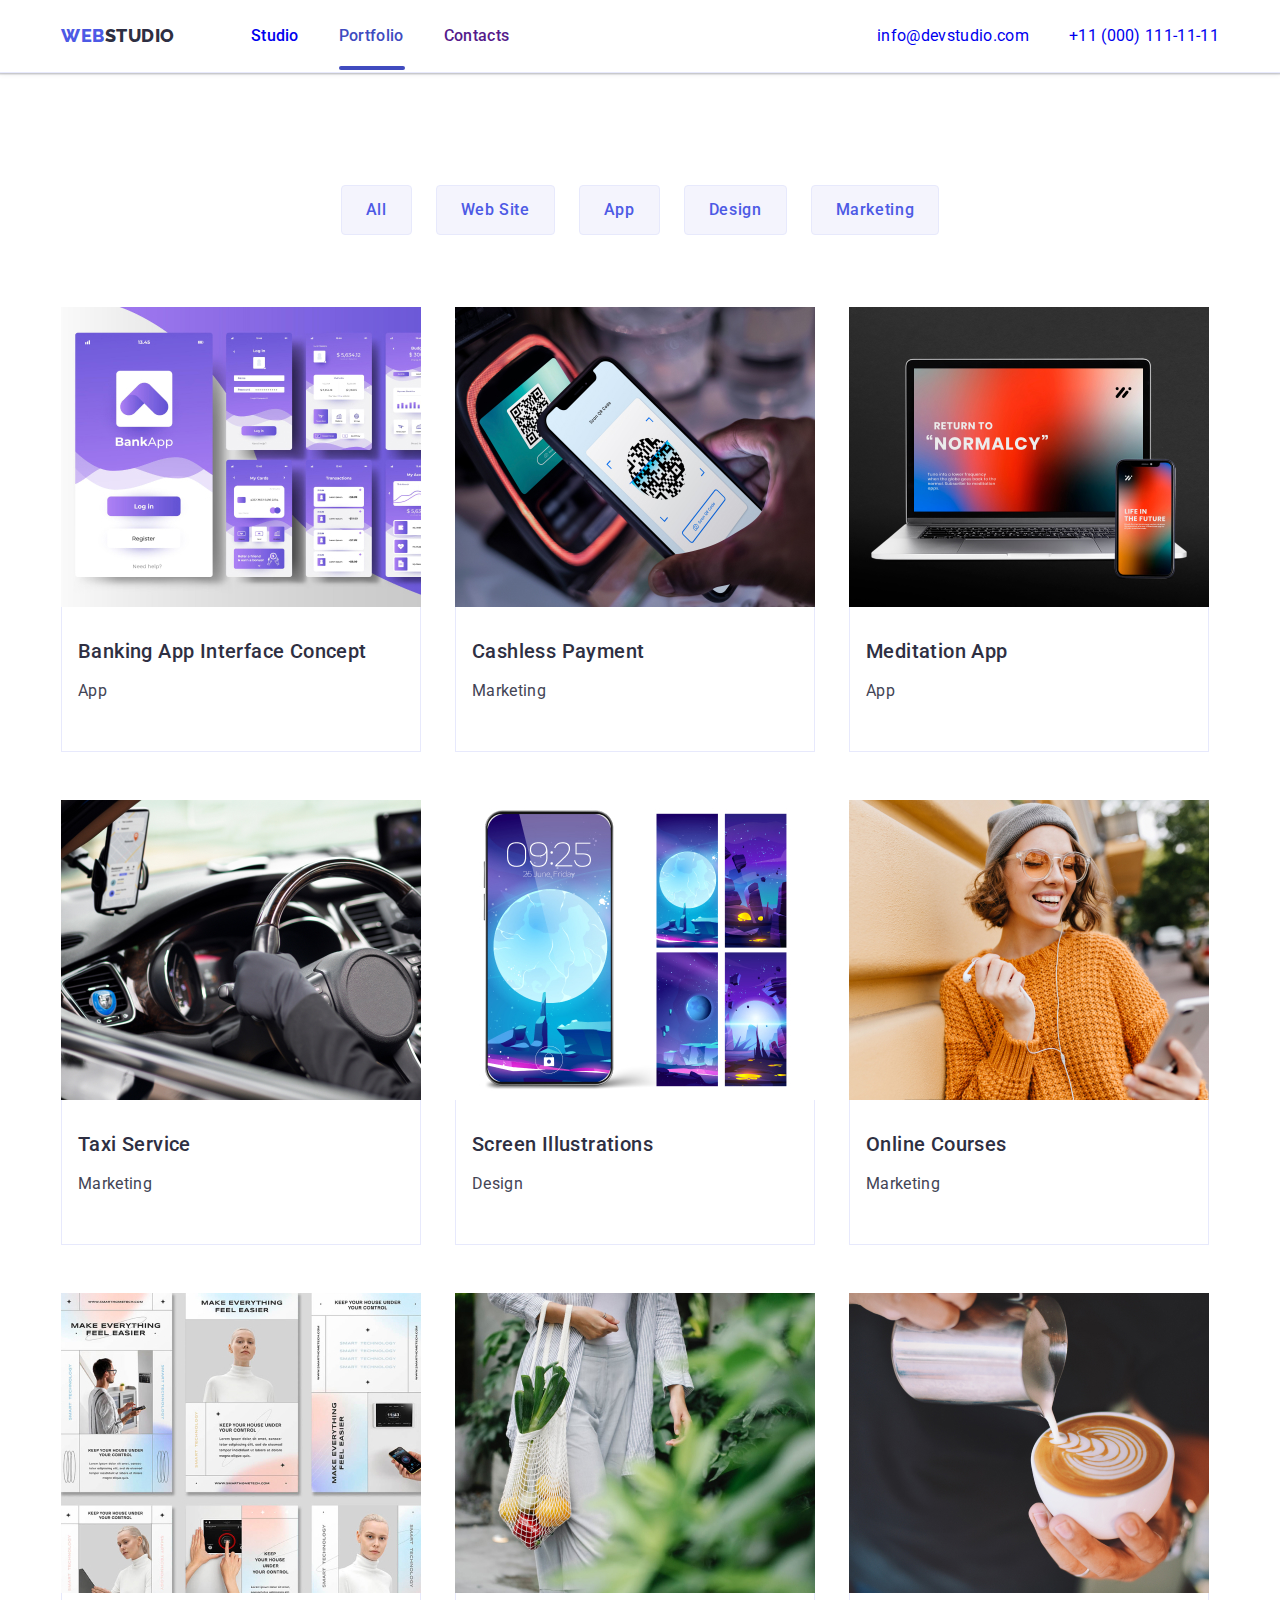
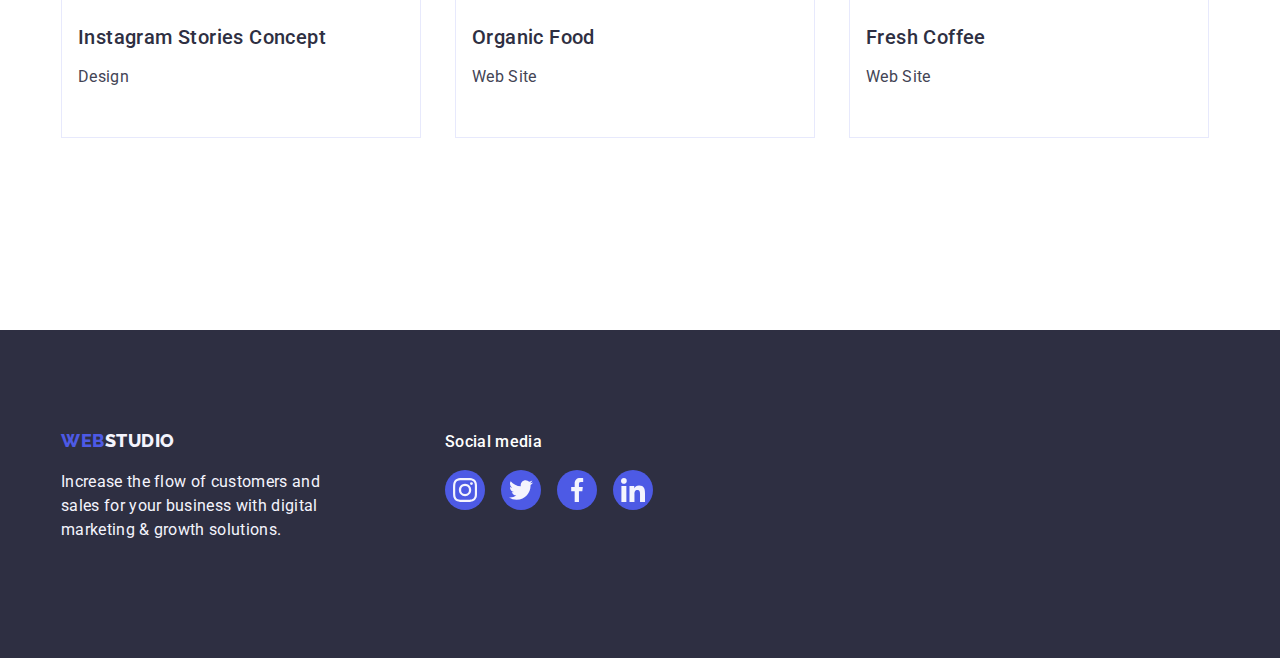
==== portfolio.html @ 4da22960 "Initial commit" ====
<!DOCTYPE html>
<html lang="en">
  <head>
    <meta charset="UTF-8" />
    <meta name="viewport" content="width=device-width, initial-scale=1.0" />
    <title>Portfolio</title>
    <link rel="preconnect" href="https://fonts.googleapis.com" />
    <link rel="preconnect" href="https://fonts.gstatic.com" crossorigin />
    <link
      href="https://fonts.googleapis.com/css2?family=Raleway:wght@800&family=Roboto:wght@400;500;700;900&display=swap"
      rel="stylesheet"
    />
    <link rel="stylesheet" href="/modern-normalize.min.css" />
    <link
      rel="stylesheet"
      href="https://cdnjs.cloudflare.com/ajax/libs/modern-normalize/2.0.0/modern-normalize.min.css"
      integrity="sha512-4xo8blKMVCiXpTaLzQSLSw3KFOVPWhm/TRtuPVc4WG6kUgjH6J03IBuG7JZPkcWMxJ5huwaBpOpnwYElP/m6wg=="
      crossorigin="anonymous"
      referrerpolicy="no-referrer"
    />
    <link rel="stylesheet" href="./css/styles.css" />
  </head>
  <body class="page">
    <!-- Header section -->
    <header class="header">
      <div class="div-container container">
        <nav class="header-nav">
          <a class="logo link" href="./index.html"
            >Web<span class="logo-header">Studio</span></a
          >
          <ul class="header-nav-list list">
            <li class="header-nav-link">
              <a class="link hnl" href="./index.html" target="_blank">Studio</a>
            </li>
            <li class="header-nav-link">
              <a
                class="link hnl underline"
                href="./portfolio.html"
                target="_blank"
                >Portfolio</a
              >
            </li>
            <li class="header-nav-link">
              <a class="link hnl" href="" target="_blank">Contacts</a>
            </li>
          </ul>
        </nav>
        <address class="header-address">
          <ul class="header-adress-item list">
            <li class="header-address-link">
              <a class="link header-contact" href="mailto:info@devstudio.com"
                >info@devstudio.com</a
              >
            </li>
            <li class="header-address-link">
              <a class="link header-contact" href="tel:+110001111111"
                >+11 (000) 111-11-11</a
              >
            </li>
          </ul>
        </address>
      </div>
    </header>

    <!-- Main block-->
    <main class="main">
      <section class="section-portfolio">
        <div class="container">
          <h1 class="portfolio-title visually-hidden" hidden>Projects</h1>
          <ul class="portfolio-list list">
            <li class="portfolio-item">
              <button class="portfolio-button btn" type="button">All</button>
            </li>
            <li class="portfolio-item">
              <button class="portfolio-button btn" type="button">
                Web Site
              </button>
            </li>
            <li class="portfolio-item">
              <button class="portfolio-button btn" type="button">App</button>
            </li>
            <li class="portfolio-item">
              <button class="portfolio-button btn" type="button">Design</button>
            </li>
            <li class="portfolio-item">
              <button class="portfolio-button btn" type="button">
                Marketing
              </button>
            </li>
          </ul>
          <ul class="portfolio-prject-list list">
            <li class="portfolio-link">
              <a href="" class="addition link">
                <div class="pop-up-window">
                  <img
                    class="block-element"
                    src="./images/img-8.jpg"
                    alt="Banking App Interface Concept"
                    width="360"
                    height="300"
                  />
                  <p class="hidden-text">
                    14 Stylish and User-Friendly App Design Concepts · Task
                    Manager App · Calorie Tracker App · Exotic Fruit Ecommerce
                    App · Cloud Storage App
                  </p>
                </div>
                <div class="portfolio-div">
                  <h2 class="portfolio-subtitle">
                    Banking App Interface Concept
                  </h2>
                  <p class="portfolio-text">App</p>
                </div>
              </a>
            </li>
            <li class="portfolio-link">
              <a href="" class="addition link">
                <div class="pop-up-window">
                  <img
                    class="block-element"
                    src="./images/img-7.jpg"
                    alt="Cashless Payment"
                    width="360"
                    height="300"
                  />
                  <p class="hidden-text">
                    14 Stylish and User-Friendly App Design Concepts · Task
                    Manager App · Calorie Tracker App · Exotic Fruit Ecommerce
                    App · Cloud Storage App
                  </p>
                </div>
                <div class="portfolio-div">
                  <h2 class="portfolio-subtitle">Cashless Payment</h2>
                  <p class="portfolio-text">Marketing</p>
                </div>
              </a>
            </li>
            <li class="portfolio-link">
              <a href="" class="addition link">
                <div class="pop-up-window">
                  <img
                    class="block-element"
                    src="./images/img-6.jpg"
                    alt="Meditation App"
                    width="360"
                    height="300"
                  />
                  <p class="hidden-text">
                    14 Stylish and User-Friendly App Design Concepts · Task
                    Manager App · Calorie Tracker App · Exotic Fruit Ecommerce
                    App · Cloud Storage App
                  </p>
                </div>
                <div class="portfolio-div">
                  <h2 class="portfolio-subtitle">Meditation App</h2>
                  <p class="portfolio-text">App</p>
                </div>
              </a>
            </li>
            <li class="portfolio-link">
              <a href="" class="addition link">
                <div class="pop-up-window">
                  <img
                    class="block-element"
                    src="./images/img-5.jpg"
                    alt="Taxi Service"
                    width="360"
                    height="300"
                  />
                  <p class="hidden-text">
                    14 Stylish and User-Friendly App Design Concepts · Task
                    Manager App · Calorie Tracker App · Exotic Fruit Ecommerce
                    App · Cloud Storage App
                  </p>
                </div>
                <div class="portfolio-div">
                  <h2 class="portfolio-subtitle">Taxi Service</h2>
                  <p class="portfolio-text">Marketing</p>
                </div>
              </a>
            </li>
            <li class="portfolio-link">
              <a href="" class="addition link">
                <div class="pop-up-window">
                  <img
                    class="block-element"
                    src="./images/img-4.jpg"
                    alt="Screen Illustrations"
                    width="360"
                    height="300"
                  />
                  <p class="hidden-text">
                    14 Stylish and User-Friendly App Design Concepts · Task
                    Manager App · Calorie Tracker App · Exotic Fruit Ecommerce
                    App · Cloud Storage App
                  </p>
                </div>
                <div class="portfolio-div">
                  <h2 class="portfolio-subtitle">Screen Illustrations</h2>
                  <p class="portfolio-text">Design</p>
                </div>
              </a>
            </li>
            <li class="portfolio-link">
              <a href="" class="addition link">
                <div class="pop-up-window">
                  <img
                    class="block-element"
                    src="./images/img-3.jpg"
                    alt="Online Courses"
                    width="360"
                    height="300"
                  />
                  <p class="hidden-text">
                    14 Stylish and User-Friendly App Design Concepts · Task
                    Manager App · Calorie Tracker App · Exotic Fruit Ecommerce
                    App · Cloud Storage App
                  </p>
                </div>
                <div class="portfolio-div">
                  <h2 class="portfolio-subtitle">Online Courses</h2>
                  <p class="portfolio-text">Marketing</p>
                </div>
              </a>
            </li>
            <li class="portfolio-link">
              <a href="" class="addition link">
                <div class="pop-up-window">
                  <img
                    class="block-element"
                    src="./images/img-2.jpg"
                    alt="Instagram Stories Concept"
                    width="360"
                    height="300"
                  />
                  <p class="hidden-text">
                    14 Stylish and User-Friendly App Design Concepts · Task
                    Manager App · Calorie Tracker App · Exotic Fruit Ecommerce
                    App · Cloud Storage App
                  </p>
                </div>
                <div class="portfolio-div">
                  <h2 class="portfolio-subtitle">Instagram Stories Concept</h2>
                  <p class="portfolio-text">Design</p>
                </div>
              </a>
            </li>
            <li class="portfolio-link">
              <a href="" class="addition link">
                <div class="pop-up-window">
                  <img
                    class="block-element"
                    src="./images/img-1.jpg"
                    alt="Organic Food"
                    width="360"
                    height="300"
                  />
                  <p class="hidden-text">
                    14 Stylish and User-Friendly App Design Concepts · Task
                    Manager App · Calorie Tracker App · Exotic Fruit Ecommerce
                    App · Cloud Storage App
                  </p>
                </div>
                <div class="portfolio-div">
                  <h2 class="portfolio-subtitle">Organic Food</h2>
                  <p class="portfolio-text">Web Site</p>
                </div>
              </a>
            </li>
            <li class="portfolio-link">
              <a href="" class="addition link">
                <div class="pop-up-window">
                  <img
                    class="block-element"
                    src="./images/img.jpg"
                    alt="Fresh Coffee"
                    width="360"
                    height="300"
                  />
                  <p class="hidden-text">
                    14 Stylish and User-Friendly App Design Concepts · Task
                    Manager App · Calorie Tracker App · Exotic Fruit Ecommerce
                    App · Cloud Storage App
                  </p>
                </div>
                <div class="portfolio-div">
                  <h2 class="portfolio-subtitle">Fresh Coffee</h2>
                  <p class="portfolio-text">Web Site</p>
                </div>
              </a>
            </li>
          </ul>
        </div>
      </section>
    </main>

    <!-- Footer section-->
    <footer class="footer">
      <div class="footer-ctr container">
        <div class="footer-logo">
          <a class="logo link list" href="./index.html"
            >Web<span class="logo-footer">Studio</span></a
          >
          <p class="footer-text">
            Increase the flow of customers and sales for your business with
            digital marketing & growth solutions.
          </p>
        </div>
        <div>
          <p class="footer-title">Social media</p>
          <ul class="footer-icons">
            <li class="social-network list">
              <a class="footer-messenger" href="">
                <svg class="svg-icon" width="24" height="24">
                  <use href="./images/icons.svg#instagram-2"></use>
                </svg>
              </a>
            </li>
            <li class="social-network list">
              <a class="footer-messenger" href=""
                ><svg class="svg-icon" width="24" height="24">
                  <use href="./images/icons.svg#twitter-1"></use>
                </svg>
              </a>
            </li>
            <li class="social-network list">
              <a class="footer-messenger" href=""
                ><svg class="svg-icon" width="24" height="24">
                  <use href="./images/icons.svg#facebook-1"></use>
                </svg>
              </a>
            </li>
            <li class="social-network list">
              <a class="footer-messenger" href=""
                ><svg class="svg-icon" width="24" height="24">
                  <use href="./images/icons.svg#linkedin-1"></use>
                </svg>
              </a>
            </li>
          </ul>
        </div>
      </div>
    </footer>
  </body>
</html>
---- css/styles.css ----
:root {
  --text-secondary-color: #2e2f42;
  --text-main-color: #434455;
  --text-white-color: #ffffff;
  --text-footer-color: #f4f4fd;
  --text-logo-blue-color: #4d5ae5;
  --text-logo-ligt-color: #f4f4fd;
  --text-logo-dark-color: #2e2f42;
  --text-hover-link-blue: #404bbf;
  --text-button-color: #4d5ae5;
  --text-button-white-color: #ffffff;

  --bg-color: #ffffff;
  --bg-dark-color: #2e2f42;
  --bg-ligt-grey-color: #f4f4fd;

  --bg-btn-hero: #4d5ae5;
  --bg-btn-hover: #404bbf;

  --bg-btn-filtres: #f4f4fd;
  --bg-btn-hover-filtres: #404bbf;

  --border-color-filtres-btn: #e7e9fc;
  --border-customers-color: #8e8f99;
  --footer-messenger-color: #31d0aa;
  --bg-modal-color: #fcfcfc;
}

/* Common stules */

body {
  font-family: "Roboto", sans-serif;
  font-weight: 500;
  font-size: 16px;
  line-height: 1.5;
  letter-spacing: 0.02em;
  margin: 0;
  color: var(--text-main-color);
  background-color: var(--bg-color);
}

.link {
  text-decoration: none;
}

.list {
  list-style: none;
}

.btn {
  font-family: inherit;
  cursor: pointer;
}

/* Logo */

.logo {
  font-family: "Raleway", sans-serif;
  font-weight: 800;
  font-size: 18px;
  line-height: 1.17;
  letter-spacing: 0.03em;
  text-transform: uppercase;
  color: var(--text-logo-blue-color);
  margin-right: 76px;
}

.logo-header {
  color: var(--text-logo-dark-color);
}

.logo-footer {
  color: var(--text-logo-ligt-color);
}

/* Section-title */

.section-title {
  font-weight: 700;
  font-size: 36px;
  line-height: 1.11;
  text-align: center;
  letter-spacing: 0.02em;
  text-transform: capitalize;
  color: var(--text-secondary-color);
  margin-bottom: 72px;
}

/* Header */
.container {
  width: 1158px;
  margin: 0 auto;
  padding: 0 15px;
}
.header {
  border-bottom: 1px solid var(--border-color-filtres-btn);
  align-items: center;
  box-shadow: 0px 1px 6px 0px rgba(46, 47, 66, 0.08),
    0px 1px 1px 0px rgba(46, 47, 66, 0.16),
    0px 2px 1px 0px rgba(46, 47, 66, 0.08);
}
.div-container {
  display: flex;
  justify-content: space-between;
  align-items: center;
  height: 72px;
}

.header-nav {
  display: flex;
  align-items: center;
}

.header-nav-list {
  gap: 40px;
  display: flex;
}

.header-nav-link {
  color: var(--text-secondary-color);
}
.hnl {
  padding: 24px 0 24px;
  position: relative;
  transition: color 250ms cubic-bezier(0.4, 0, 0.2, 1);
}
.header-line {
  position: relative;
  color: var(--text-hover-link-blue);
  transition: color 250ms cubic-bezier(0.4, 0, 0.2, 1);
}
.header-line::after {
  content: "";
  position: absolute;
  left: 0;
  bottom: -1px;
  height: 4px;
  background-color: var(--text-hover-link-blue);
  border-radius: 2px;
  width: 48px;
  height: 4px;
}

.hnl:hover,
.hnl:focus {
  color: var(--text-hover-link-blue);
}

.header-address {
  font-style: normal;
}
.header-adress-item {
  display: flex;
  gap: 40px;
}

.header-address-link {
  font-weight: 400;
  color: var(--text-main-color);
  margin-top: 24px;
  margin-bottom: 24px;
  gap: 40px;
}

.header-contact:hover,
.header-contact:focus {
  color: var(--text-hover-link-blue);
}
.header-contact {
  transition: color 250ms cubic-bezier(0.4, 0, 0.2, 1);
}

/* Main */
.block-element {
  display: block;
}

/* Hero section */

.hero {
  background-color: var(--bg-dark-color);
  padding: 188px 0;
  max-height: 600px;
  background-image: linear-gradient(
      rgba(46, 47, 66, 0.7),
      rgba(46, 47, 66, 0.7)
    ),
    url(../images/office.jpg);
  max-width: 1440px;
  background-repeat: no-repeat;
  background-position: center;
  background-size: cover;
  align-items: center;
  margin: 0 auto;
}

.hero-title {
  font-weight: 700;
  font-size: 56px;
  line-height: 60px;
  text-align: center;
  letter-spacing: 1.12px;
  color: var(--text-white-color);
  max-width: 496px;
  display: block;
  margin: 0 auto;
}

.hero-button {
  font-weight: 500;
  font-size: 16px;
  line-height: 1.5;
  letter-spacing: 0.04em;
  color: var(--text-white-color);
  background-color: var(--bg-btn-hero);
  display: block;
  min-width: 169px;
  height: 56px;
  border: none;
  border-radius: 4px;
  cursor: pointer;
  margin: 0 auto;
  margin-top: 48px;
  transition: background-color 250ms cubic-bezier(0.4, 0, 0.2, 1);
}

.hero-button:hover,
.hero-button:focus {
  background-color: var(--bg-btn-hover);
}
.item {
  background-color: var(--text-button-white-color);
}

/* Features section */
.features {
  padding: 120px 0;
}
.features-icons {
  display: flex;
  align-items: center;
  justify-content: center;
  height: 112px;
  background-color: var(--bg-ligt-grey-color);
  border-radius: 4px;
  margin-bottom: 8px;
}

.features-titles {
  letter-spacing: 0.02em;
}
.visually-hidden {
  position: absolute;
  width: 1px;
  height: 1px;
  margin: -1px;
  border: 0;
  padding: 0;

  white-space: nowrap;
  clip-path: inset(100%);
  clip: rect(0 0 0 0);
  overflow: hidden;
}
.features-list {
  display: flex;
  gap: 24px;
}
.features-title {
  width: calc((100% - 72px) / 4);
}

.features-subtitle {
  font-weight: 500;
  font-size: 20px;
  line-height: 1.2;
  letter-spacing: 0.02em;
  color: var(--text-secondary-color);
  margin-bottom: 8px;
}

.features-text {
  font-weight: 400;
  letter-spacing: 0.02em;
}

/* What are we doing section */
.work {
  padding-bottom: 120px;
}
.work-list {
  display: flex;
  gap: 24px;
}
.work-list-list {
  flex-basis: calc((100% - 48px) / 3);
  width: calc((100% - 48px) / 3);
}

/* Our Team section */

.team {
  background-color: var(--bg-ligt-grey-color);
  padding: 120px 0;
}
.team-list {
  display: flex;
  gap: 24px;
}

.team-item {
  background-color: var(--bg-color);
  width: calc((100% - 72px) / 4);
  border-radius: 0px 0px 4px 4px;
  box-shadow: 0px 2px 1px 0px rgba(46, 47, 66, 0.08),
    0px 1px 1px 0px rgba(46, 47, 66, 0.16),
    0px 1px 6px 0px rgba(46, 47, 66, 0.08);
}
.div-item {
  padding: 32px 0;
}
.social-networks {
  display: flex;
  justify-content: center;
  gap: 24px;
}
.social-network {
  width: 40px;
  height: 40px;
}
.social-icons {
  width: 100%;
  height: 100%;
  background-color: var(--bg-btn-hero);
  border-radius: 50%;
  display: flex;
  align-items: center;
  justify-content: center;
  transition: background-color 250ms cubic-bezier(0.4, 0, 0.2, 1);
  fill: var(--bg-ligt-grey-color);
}
.svg-icon {
  fill: var(--bg-ligt-grey-color);
}
.social-icons:hover {
  background-color: var(--bg-btn-hover-filtres);
}
.social-icons:focus {
  background-color: var(--bg-btn-hover-filtres);
}
.team-subtitle {
  font-weight: 500;
  font-size: 20px;
  line-height: 1.2;
  letter-spacing: 0.02em;
  text-align: center;
  color: var(--text-secondary-color);
  text-align: center;
  margin-bottom: 8px;
}

.team-text {
  font-weight: 400;
  text-align: center;
}
/* Customers Section */
.customers {
  padding-top: 120px;
  padding-bottom: 120px;
}
.customers-title {
  font-size: 36px;
  line-height: 1.11;
  margin-bottom: 72px;
  text-align: center;
  color: var(--bg-dark-color);
}
.customers-container {
  display: flex;
  gap: 24px;
}
.customers-icons {
  width: calc((100% - 120px) / 6);
  height: 88px;
}
.customers-icn {
  width: 100%;
  height: 100%;
  border: 1px solid var(--border-customers-color);
  border-radius: 4px;
  display: flex;
  align-items: center;
  justify-content: center;
  color: var(--border-customers-color);
  transition: border-color 250ms cubic-bezier(0.4, 0, 0.2, 1),
    color 250ms cubic-bezier(0.4, 0, 0.2, 1);
}

.customers-icn:hover,
.customers-icn:focus {
  color: var(--bg-btn-hover);
  border-color: var(--bg-btn-hover);
}
.our-customers {
  fill: currentColor;
}
.customers-icn:hover,
.customers-icn:focus .our-customers {
  fill: var(--bg-btn-hover);
}

/* Footer section */

.footer {
  background-color: var(--bg-dark-color);
  padding: 100px 0;
}
.footer-ctr {
  display: flex;
  align-items: baseline;
}

.footer-text {
  font-weight: 400;
  color: var(--text-footer-color);
  max-width: 264px;
  margin-bottom: 16px;
}
.footer-logo {
  margin-right: 120px;
}
.footer-title {
  margin: 0px;
  font-weight: 500;
  font-size: 16px;
  line-height: 1.5;
  letter-spacing: 0.02em;
  color: var(--bg-color);
  margin-bottom: 16px;
}
.footer-icons {
  display: flex;
  gap: 16px;
}
.footer-messenger {
  width: 100%;
  height: 100%;
  background-color: var(--text-button-color);
  border-radius: 50%;
  display: flex;
  align-items: center;
  justify-content: center;
  transition: background-color 250ms cubic-bezier(0.4, 0, 0.2, 1);
  fill: var(--bg-ligt-grey-color);
}
.footer-messenger:hover,
.footer-messenger:focus {
  background-color: var(--footer-messenger-color);
}

/* Portfolio */
.section-portfolio {
  padding: 96px 0 120px 0;
  align-items: center;
}
.portfolio-list {
  justify-content: center;
  display: flex;
  gap: 24px;
  margin-bottom: 72px;
}
.underline {
  color: var(--bg-btn-hover);
  position: relative;
}
.underline::after {
  content: "";
  position: absolute;
  left: 0;
  bottom: -1px;
  height: 4px;
  width: 66px;
  background-color: var(--bg-btn-hover-filtres);
  border-radius: 2px;
}

.portfolio-title {
  letter-spacing: 0.02em;
}
.portfolio-item {
}

.portfolio-button {
  font-weight: 500;
  font-size: 16px;
  line-height: 1.5;
  letter-spacing: 0.04em;
  color: var(--text-button-color);
  background-color: var(--bg-btn-filtres);
  padding: 12px 24px;
  border: 1px solid var(--border-color-filtres-btn);
  border-radius: 4px;
  transition: color 250ms cubic-bezier(0.4, 0, 0.2, 1),
    background-color 250ms cubic-bezier(0.4, 0, 0.2, 1),
    border-color 250ms cubic-bezier(0.4, 0, 0.2, 1),
    box-shadow 250ms cubic-bezier(0.4, 0, 0.2, 1);
}

.portfolio-button:hover,
.portfolio-button:focus {
  color: var(--text-button-white-color);
  background-color: var(--bg-btn-hover-filtres);
  border: 1px solid transparent;
  box-shadow: 0px 3px 1px rgba(0, 0, 0, 0.1), 0px 2px 1px rgba(0, 0, 0, 0.08),
    0px 2px 2px rgba(0, 0, 0, 0.12);
}
.portfolio-prject-list {
  display: flex;
  flex-wrap: wrap;
  column-gap: 24px;
  row-gap: 48px;
  margin: 0;

  margin-bottom: 72px;
}
.portfolio-link {
  display: flex;
  width: calc((100% - 48px) / 3);
}
ul {
  padding-left: 0;
}
h1,
h2,
h3,
h4,
h5 {
  margin: 0;
}
.pop-up-window {
  position: relative;
  overflow: hidden;
}
.hidden-text {
  position: absolute;
  color: var(--bg-btn-filtres);
  margin: 0;
  padding: 40px 32px;
  font-size: 16px;
  line-height: 1.5;
  letter-spacing: 0.02em;
  background-color: var(--bg-btn-hero);
  top: 0;
  left: 0;
  width: 100%;
  height: 100%;
  transform: translateY(100%);
  transition: transform 250ms cubic-bezier(0.4, 0, 0.2, 1);
}

.portfolio-div {
  padding: 32px 16px;
  border: 1px solid var(--border-color-filtres-btn);
  border-top: none;
}
.addition {
  transition: box-shadow 250ms cubic-bezier(0.4, 0, 0.2, 1);
}
.addition:hover {
  box-shadow: 0px 1px 6px rgba(46, 47, 66, 0.08),
    0px 1px 1px rgba(46, 47, 66, 0.16), 0px 2px 1px rgba(46, 47, 66, 0.08);
}
.addition:hover .hidden-text,
.addition:focus .hidden-text {
  transform: translateY(0%);
}

.portfolio-subtitle {
  font-weight: 500;
  font-size: 20px;
  line-height: 1.2;
  letter-spacing: 0.02em;
  color: var(--text-secondary-color);
  margin-bottom: 8px;
}

.portfolio-text {
  font-weight: 400;
  color: var(--text-main-color);
}
.portfolio-text:hover {
  transform: translateY(0%);
}
.modal-window {
  position: fixed;
  top: 0;
  left: 0;
  width: 100%;
  height: 100%;
  background-color: rgba(46, 47, 66, 0.4);
  transition: opacity 250ms cubic-bezier(0.4, 0, 0.2, 1),
    visibility 250ms cubic-bezier(0.4, 0, 0.2, 1);
}
.is-hidden {
  opacity: 0;
  visibility: hidden;
  pointer-events: none;
}
.modal {
  position: absolute;
  top: 50%;
  left: 50%;
  transform: translate(-50%, -50%) scale(1);
  width: 408px;
  min-height: 584px;
  background-color: var(--bg-modal-color);
  box-shadow: 0px 1px 1px rgba(0, 0, 0, 0.14), 0px 1px 3px rgba(0, 0, 0, 0.12),
    0px 2px 1px rgba(0, 0, 0, 0.2);
  border-radius: 4px;
  transition: transform 250ms cubic-bezier(0.4, 0, 0.2, 1);
}
.close-button {
  top: 24px;
  right: 24px;
  width: 24px;
  height: 24px;
  display: flex;
  align-items: center;
  justify-content: center;
  background-color: var(--border-color-filtres-btn);
  border: 1px solid rgba(0, 0, 0, 0.1);
  padding: 0;
  cursor: pointer;
  transition: background-color 250ms cubic-bezier(0.4, 0, 0.2, 1),
    border 250ms cubic-bezier(0.4, 0, 0.2, 1);
  border-radius: 50%;
  position: absolute;
}
.close-button:hover,
.close-button:focus {
  background-color: var(--bg-btn-hover);
  border: none;
}
.icon-close {
  transition: fill 250ms cubic-bezier(0.4, 0, 0.2, 1);
}
.close-button:hover,
.close-button:focus .icon-close {
  fill: var(--bg-color);
}
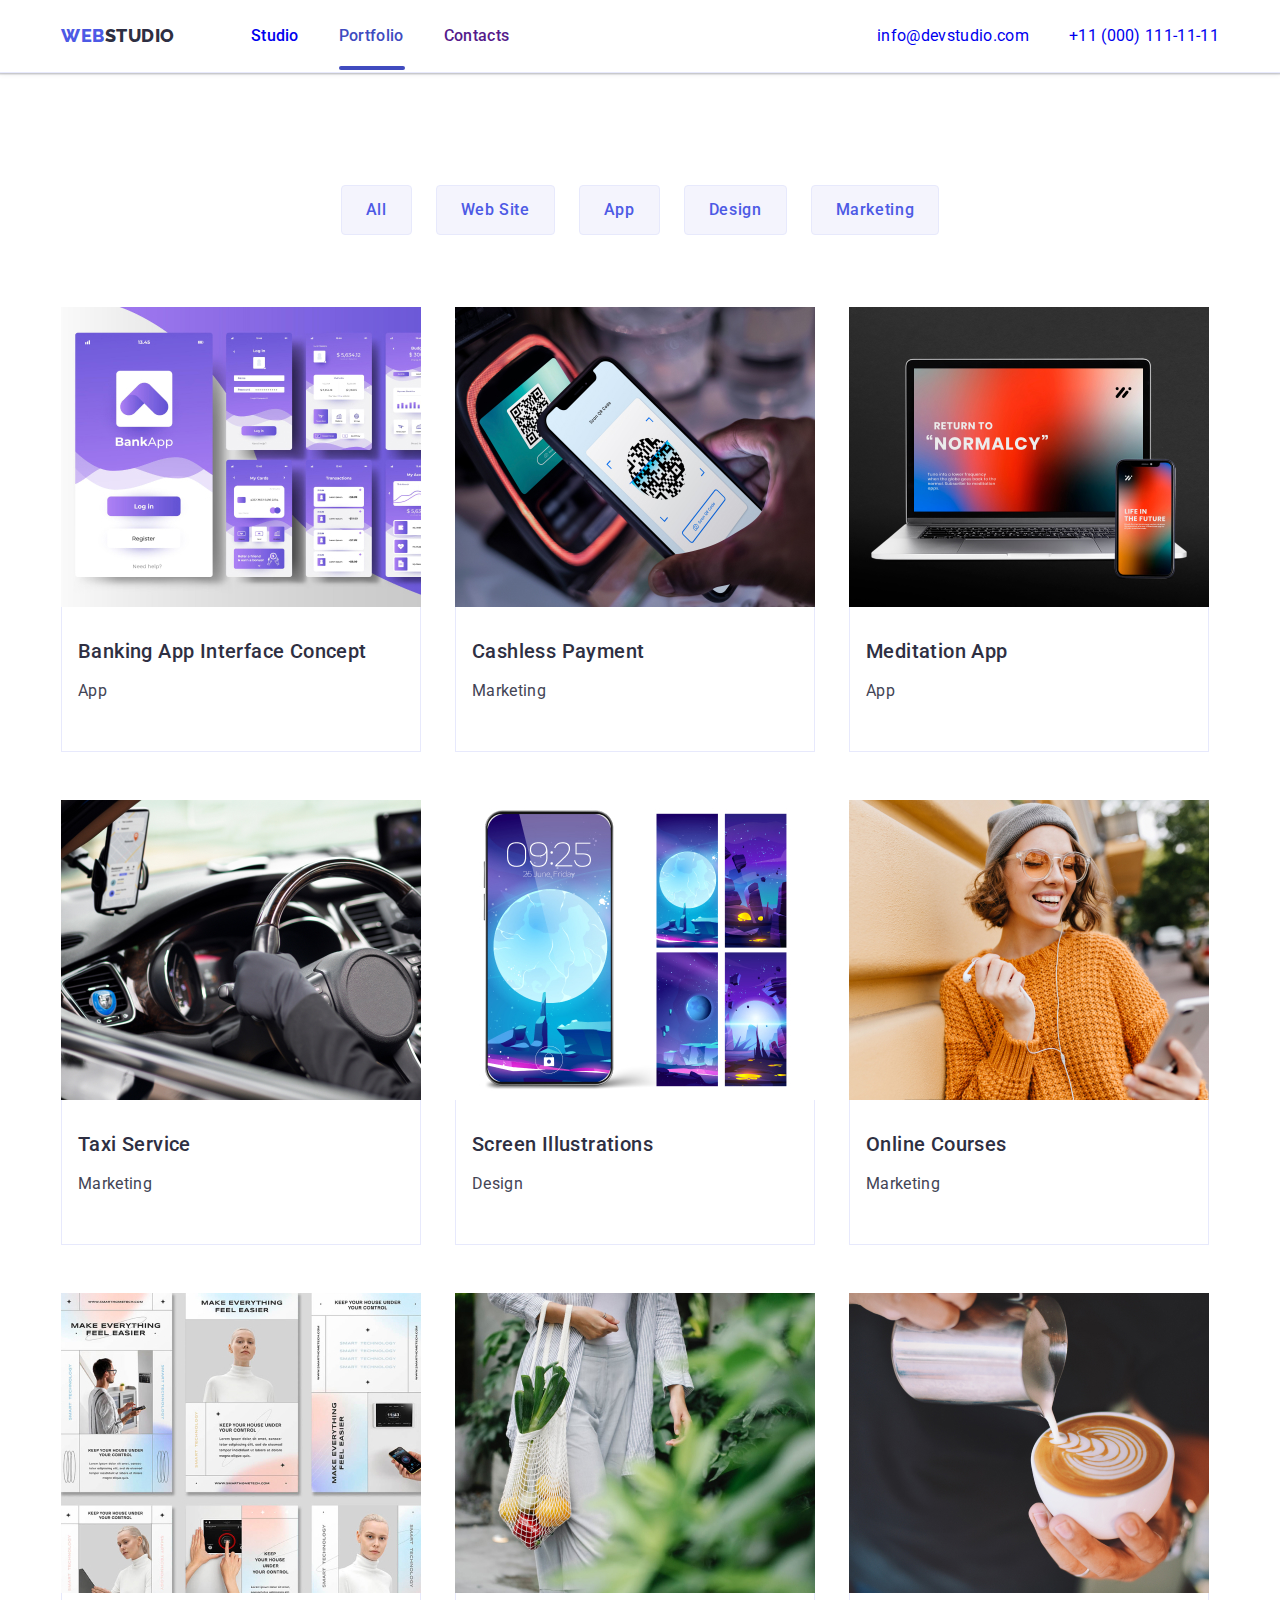
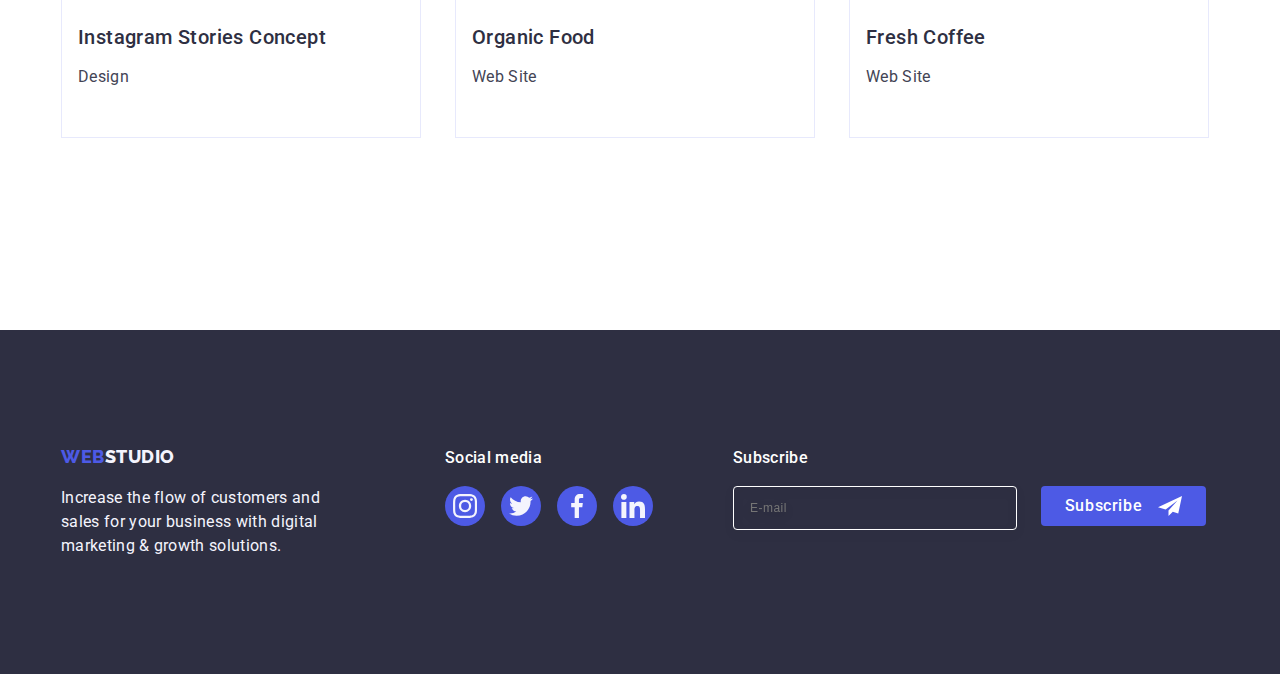
==== commit 74663131: "y" ====
--- a/portfolio.html
+++ b/portfolio.html
@@ -339,6 +339,25 @@
             </li>
           </ul>
         </div>
+        <div class="subscribe-form">
+          <p class="form-title">Subscribe</p>
+          <form class="form-enter">
+            <label class="label-form">
+              <input
+                class="input-email"
+                name="email"
+                type="email"
+                placeholder="E-mail"
+              />
+              <button class="button-subscribe">
+                Subscribe
+                <svg class="icon-subscribe" width="24" height="24">
+                  <use href="./images/icons.svg#Frame"></use>
+                </svg>
+              </button>
+            </label>
+          </form>
+        </div>
       </div>
     </footer>
   </body>
--- a/css/styles.css
+++ b/css/styles.css
@@ -457,7 +457,63 @@
 .footer-messenger:focus {
   background-color: var(--footer-messenger-color);
 }
-
+.subscribe-form {
+  display: block;
+  margin-left: 80px;
+}
+.form-title {
+  margin-bottom: 16px;
+  font-weight: 500;
+  font-size: 16px;
+  line-height: 1.5;
+  letter-spacing: 0.02em;
+  color: var(--bg-color);
+}
+.form-enter {
+  display: flex;
+  gap: 24px;
+}
+.label-form {
+  display: flex;
+  gap: 24px;
+}
+.input-email {
+  width: 264px;
+  height: 40px;
+  border: 1px solid var(--bg-color);
+  background-color: transparent;
+  font-size: 12px;
+  line-height: 1.5;
+  letter-spacing: 0.04em;
+  padding-left: 16px;
+  filter: drop-shadow(0px 4px 4px rgba(0, 0, 0, 0.15));
+  border-radius: 4px;
+  color: var(--bg-color);
+}
+.input::placeholder {
+  color: var(--bg-color);
+}
+.button-subscribe {
+  min-width: 165px;
+  height: 40px;
+  display: flex;
+  justify-content: center;
+  align-items: center;
+  font-family: "Roboto", sans-serif;
+  font-size: 16px;
+  font-weight: 500;
+  line-height: 1.5;
+  letter-spacing: 0.04em;
+  color: var(--bg-color);
+  cursor: pointer;
+  background-color: var(--bg-btn-hero);
+  border: none;
+  border-radius: 4px;
+}
+.icon-subscribe {
+  margin-left: 16px;
+  fill: var(--bg-color);
+}
 /* Portfolio */
 .section-portfolio {
   padding: 96px 0 120px 0;
@@ -555,7 +611,7 @@
   width: 100%;
   height: 100%;
   transform: translateY(100%);
-  transition: transform 250ms cubic-bezier(0.4, 0, 0.2, 1);
+  transition: transform 700ms cubic-bezier(0.4, 0, 0.2, 1);
 }
 
 .portfolio-div {
@@ -590,6 +646,8 @@
 }
 .portfolio-text:hover {
   transform: translateY(0%);
+
+  /* Modal-icon */
 }
 .modal-window {
   position: fixed;
@@ -618,6 +676,7 @@
     0px 2px 1px rgba(0, 0, 0, 0.2);
   border-radius: 4px;
   transition: transform 250ms cubic-bezier(0.4, 0, 0.2, 1);
+  padding: 72px 24px 24px 24px;
 }
 .close-button {
   top: 24px;
@@ -648,3 +707,95 @@
 .close-button:focus .icon-close {
   fill: var(--bg-color);
 }
+.title-modal {
+  font-weight: 500;
+  font-size: 16px;
+  line-height: 1.5;
+  text-align: center;
+  letter-spacing: 0.02em;
+  color: var(--bg-dark-color);
+  margin-bottom: 16px;
+}
+.form-organizer {
+  margin-bottom: 8px;
+}
+.label-name {
+  font-size: 12px;
+  line-height: 1.17;
+  letter-spacing: 0.04em;
+  color: var(--border-customers-color);
+  display: block;
+  margin-bottom: 4px;
+}
+.div-input-name {
+  position: relative;
+  margin-bottom: 8px;
+}
+.input-name {
+  width: 100%;
+  height: 40px;
+  border: 1px solid rgba(46, 47, 66, 0.4);
+  border-radius: 4px;
+  background-color: transparent;
+  padding-left: 38px;
+  outline: transparent;
+  transition: border-color 250ms cubic-bezier(0.4, 0, 0.2, 1);
+}
+.input-name:focus {
+  border-color: var(--bg-btn-hero);
+}
+.icon-name {
+  position: absolute;
+  left: 16px;
+  top: 50%;
+  transform: translateY(-50%);
+  transition: fill 250ms cubic-bezier(0.4, 0, 0.2, 1);
+}
+.input-name:focus + .icon-name {
+  fill: var(--bg-btn-hero);
+}
+.div-comment {
+  margin-bottom: 16px;
+}
+.textarea-text {
+  width: 100%;
+  height: 120px;
+  font-size: 12px;
+  line-height: 1.17;
+  letter-spacing: 0.04em;
+  color: rgba(46, 47, 66, 0.4);
+  border: 1px solid rgba(46, 47, 66, 0.4);
+  border-radius: 4px;
+  background-color: transparent;
+  padding: 8px 16px;
+  resize: none;
+  transition: border-color 250ms cubic-bezier(0.4, 0, 0.2, 1);
+}
+
+.textarea-text:focus {
+  border-color: var(--bg-btn-hero);
+}
+.div-checkbox {
+  margin-bottom: 24px;
+}
+.input-checkbox {
+}
+.label-checkbox {
+  font-size: 12px;
+  line-height: 1.17;
+  letter-spacing: 0.04em;
+  color: var(--border-customers-color);
+}
+.span-line {
+  width: 16px;
+  height: 16px;
+  border: 1px solid rgba(46, 47, 66, 0.4);
+  border-radius: 2px;
+  transition: background-color 250ms cubic-bezier(0.4, 0, 0.2, 1),
+    border 250ms cubic-bezier(0.4, 0, 0.2, 1),
+    fill 250ms cubic-bezier(0.4, 0, 0.2, 1);
+  display: inline-flex;
+  align-items: center;
+  justify-content: center;
+  fill: transparent;
+}
